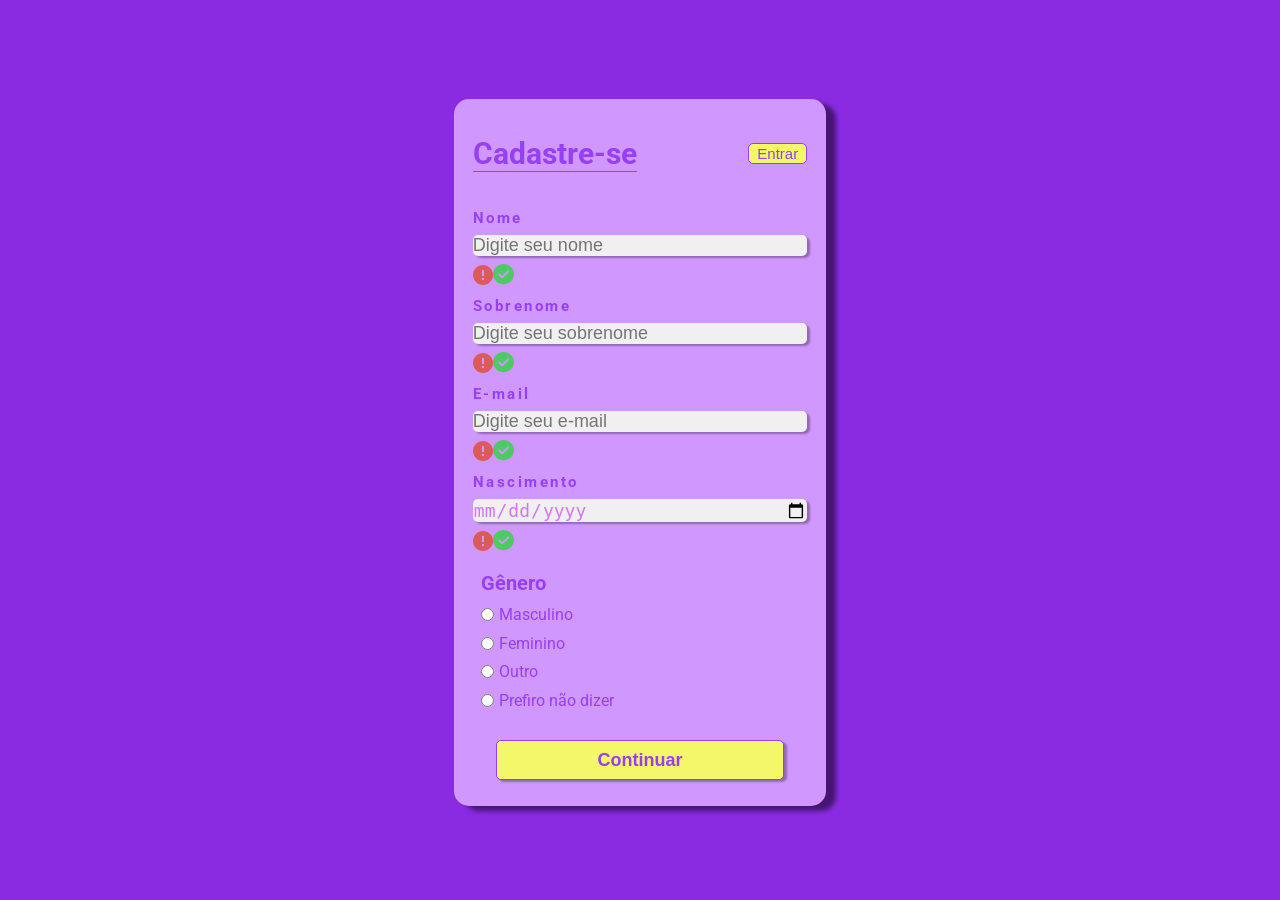
==== index.html @ 1832e162 "Add files via upload" ====
<!DOCTYPE html>
<html lang="pt-br">

<head>
  <meta charset="UTF-8">
  <meta http-equiv="X-UA-Compatible" content="IE=edge">
  <meta name="viewport" content="width=device-width, initial-scale=1.0">
  <title>#2</title>
  <link rel="stylesheet" href="reset.css">
  <link rel="stylesheet" href="style.css">
  <link rel="stylesheet" href="mobilefirst.css">
  <link rel="preconnect" href="https://fonts.googleapis.com">
  <link rel="preconnect" href="https://fonts.gstatic.com" crossorigin>
  <link href="https://fonts.googleapis.com/css2?family=Roboto:wght@400;700&display=swap" rel="stylesheet">
</head>

<body>

  <div class="conteiner">
    <!-- imagem para estilo desktop -->
    <div class="img-form">
      <!-- formulario -->
    </div>
      <form action="#" class="form">
        <div class="cabecalho">
          <h1 class="cabecalho__titulo">Cadastre-se</h1>
          <button type="submit" class="cabecalho__entrar">Entrar</button>
        </div>

        <div class="input-box sucess">

          <label for="pnome" id="pnome">Nome</label>
          <input type="text" id="pnome" placeholder="Digite seu nome" required>
          <i><img src="./icones/error-icon.svg" alt="icone de erro" class="img-error"></i>
          <i><img src="./icones/success-icon.svg" alt="icone de correto" class="img-sucess"></i>
        </div>

        <div class="input-box">
          <label for="snome" id="snome">Sobrenome </label>
          <input type="text" id="snome" placeholder="Digite seu sobrenome" required>
          <i><img src="./icones/error-icon.svg" alt="icone de erro" class="img-error"></i>
          <i><img src="./icones/success-icon.svg" alt="icone de correto" class="img-sucess"></i>
        </div>

        <div class="input-box">
          <label for="email" id="email">E-mail </label>
          <input type="email" id="email" placeholder="Digite seu e-mail" required>
          <i><img src="./icones/error-icon.svg" alt="icone de erro" class="img-error"></i>
          <i><img src="./icones/success-icon.svg" alt="icone de correto" class="img-sucess"></i>
        </div>

        <div class="input-box">
          <label for="aniversario" id="birthday">Nascimento</label>
          <input type="date" id="birthday" name="birthday" id="nascimento" required>
          <i><img src="./icones/error-icon.svg" alt="icone de erro" class="img-error"></i>
          <i><img src="./icones/success-icon.svg" alt="icone de correto" class="img-sucess"></i>
        </div>

        <div class="genero">
          <h6 class="genero__titulo">Gênero</h6>
          <div class="genero__input">
            <input type="radio" id="masc" name="genero">
            <label for="genero" id="masc">Masculino</label>
          </div>
          <div class="genero__input">
            <input type="radio" id="fem" name="genero">
            <label for="genero" id="fem">Feminino</label>
          </div>
          <div class="genero__input">
            <input type="radio" id="outro" name="genero">
            <label for="genero" id="outro">Outro</label>
          </div>
          <div class="genero__input">
            <input type="radio" id="ndizer" name="genero">
            <label for="genero" id="ndizer">Prefiro não dizer</label>
          </div>
        </div>
        <div>
          <button class="continuar">Continuar</button>
        </div>
      </form>
  </div>
  <script src="./js/main.js"></script>
</body>

</html>
---- style.css ----
:root {
    --roxo: rgb(149, 64, 247);
    --amarelo: rgb(244, 247, 105);
}



body{
    font-size: 100%;
    list-style-type: none;
    font-family: 'Roboto', sans-serif;
    background-color: blueviolet;
}
---- mobilefirst.css ----
.img-form{
    display: none;
}

button:hover{
    cursor: pointer;
    background-color: rgb(251, 255, 0);
}

.conteiner {
    display: flex;
    align-items: center;
    justify-content: center;
    margin-top: 7.7%;
    height: 90%;
}


.form {
    display: flex;
    align-items: center;
    justify-content: center;
    flex-direction: column;
    border-radius: 15px;
    box-shadow: 10px 5px 5px rgba(0, 0, 0, 0.5);
    background-color: rgb(208, 151, 255);
}

.cabecalho{
    display: flex;
    width: 90%;
    justify-content: space-between;
    align-items: center;
    margin-top: 10%;
    margin-bottom: 8%;
    border-bottom: 100%;
}

.cabecalho__entrar{
    font-size: 15px ;
    padding: 1px 8px;
    border-radius: 5px;
    background-color: var(--amarelo);
    color: var(--roxo);
    border: 0.1px solid;
}

.cabecalho__titulo{
    font-size: 30px;
    color: var(--roxo);
    border-bottom: 1px solid var(--roxo);
}

.input-box{
    display: flex;
    flex-wrap: wrap;
    align-items: center;
    width: 90%;
    margin-top: 8px ;
}

.input-box label{
    font-size: 15px;
    display: flex;
    align-items: center;
    color: var(--roxo);
    font-weight: 700;
    letter-spacing: 2.5px;
}

.input-box input{
    font-size: 18px;
    width: 100%;
    margin: 8px 0;
    border-radius: 5px;
    border: none;
    color: rgb(211, 118, 252);
    background-color: rgb(240, 240, 240);
    box-shadow: 3px 2px 2px rgba(0, 0, 0, 0.3);

}

.genero{
    height: 100%;
    display: flex;
    flex-direction: column;
    margin-right: 50%;
}

.genero__titulo{
    height: 100%;
    font-size: 20px;
    margin: 1rem 0 0.3rem 0;
    color: var(--roxo);
}

.genero__input{
    display: flex;
    margin: 0.3rem 0;
    color: var(--roxo);
}

.genero__input input{
    margin-right: 0.3rem;
}

.continuar{
    font-size: 18px;
    height: 40px;
    width: 18rem;
    margin: 1.6rem 0;
    box-shadow: 3px 2px 2px rgba(0, 0, 0, 0.3);
    background-color: var(--amarelo);
    color: var(--roxo);
    font-weight: 700;
    border-radius: 5px;
    border: 0.1px solid;
}
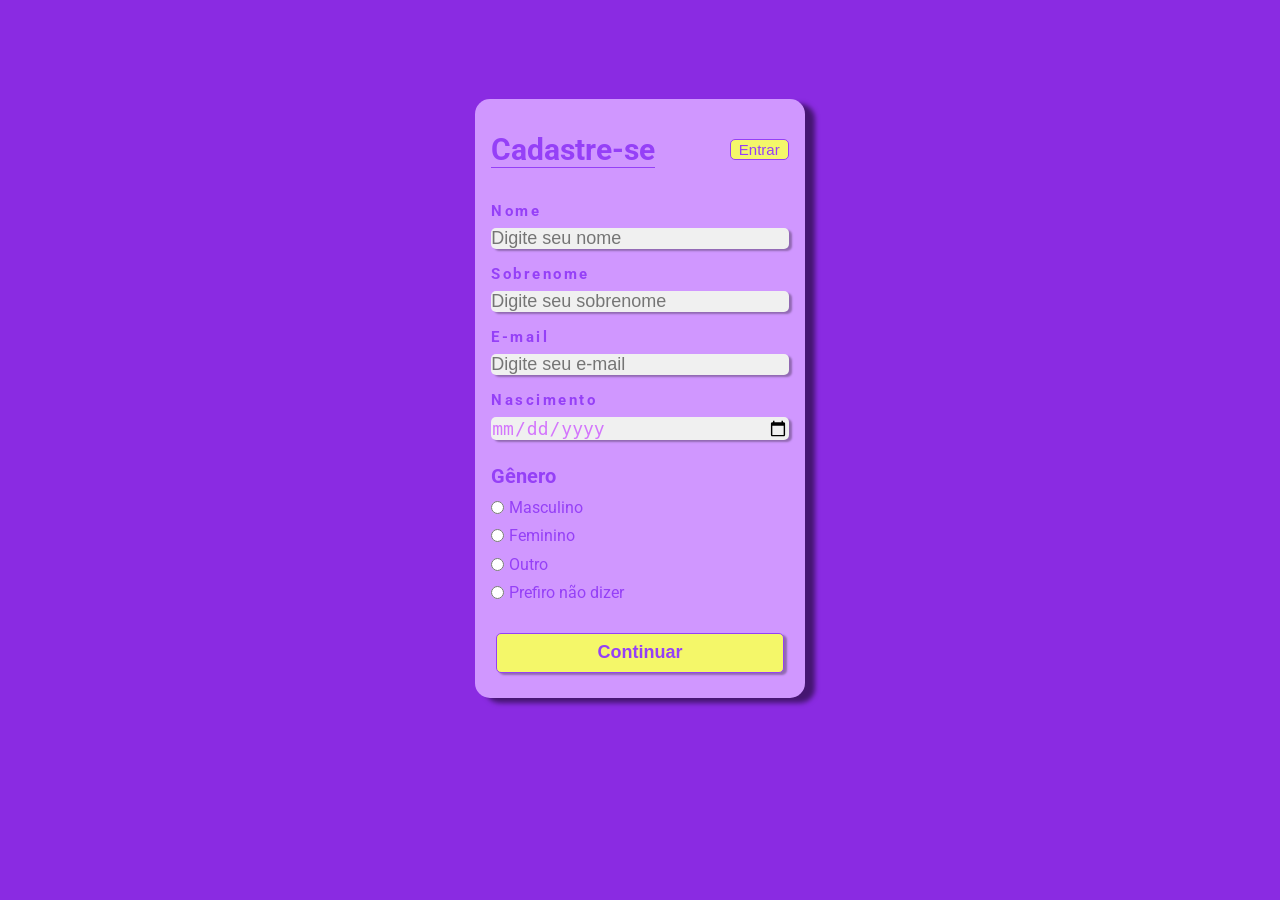
==== commit 44e63418: "Add files via upload" ====
--- a/index.html
+++ b/index.html
@@ -21,7 +21,7 @@
     <div class="img-form">
       <!-- formulario -->
     </div>
-      <form action="#" class="form">
+      <form action="#" class="form" id="form">
         <div class="cabecalho">
           <h1 class="cabecalho__titulo">Cadastre-se</h1>
           <button type="submit" class="cabecalho__entrar">Entrar</button>
@@ -30,9 +30,12 @@
         <div class="input-box sucess">
 
           <label for="pnome" id="pnome">Nome</label>
-          <input type="text" id="pnome" placeholder="Digite seu nome" required>
+          <input type="text" id="username" placeholder="Digite seu nome" required>
           <i><img src="./icones/error-icon.svg" alt="icone de erro" class="img-error"></i>
           <i><img src="./icones/success-icon.svg" alt="icone de correto" class="img-sucess"></i>
+
+          <small>Error Message</small>
+
         </div>
 
         <div class="input-box">
@@ -40,6 +43,9 @@
           <input type="text" id="snome" placeholder="Digite seu sobrenome" required>
           <i><img src="./icones/error-icon.svg" alt="icone de erro" class="img-error"></i>
           <i><img src="./icones/success-icon.svg" alt="icone de correto" class="img-sucess"></i>
+
+          <small>Error Message</small>
+
         </div>
 
         <div class="input-box">
@@ -47,6 +53,9 @@
           <input type="email" id="email" placeholder="Digite seu e-mail" required>
           <i><img src="./icones/error-icon.svg" alt="icone de erro" class="img-error"></i>
           <i><img src="./icones/success-icon.svg" alt="icone de correto" class="img-sucess"></i>
+
+          <small>Error Message</small>
+
         </div>
 
         <div class="input-box">
@@ -54,6 +63,9 @@
           <input type="date" id="birthday" name="birthday" id="nascimento" required>
           <i><img src="./icones/error-icon.svg" alt="icone de erro" class="img-error"></i>
           <i><img src="./icones/success-icon.svg" alt="icone de correto" class="img-sucess"></i>
+
+          <small>Error Message</small>
+
         </div>
 
         <div class="genero">
--- a/mobilefirst.css
+++ b/mobilefirst.css
@@ -118,3 +118,39 @@
 }
 
 
+.input-box.success input {
+    border: 3px solid #4ECA64;
+}
+
+.input-box.error input {
+    border: 3px solid #DB5A5A;
+}
+
+.input-box.error i.img-error {
+    visibility: visible;
+}
+
+.input-box.success i.img-success {
+    visibility: visible;
+}
+
+.input-box.error small{
+    color: #DB5A5A;
+    visibility: visible;
+}
+
+.input-box i {
+    position: absolute;
+    top: 45px;
+    right: 10px;
+    visibility: hidden;
+}
+
+.input-box small {
+    visibility: hidden;
+    position: absolute;
+    margin-top: 5px;
+    font-size: 14px;
+
+}
+
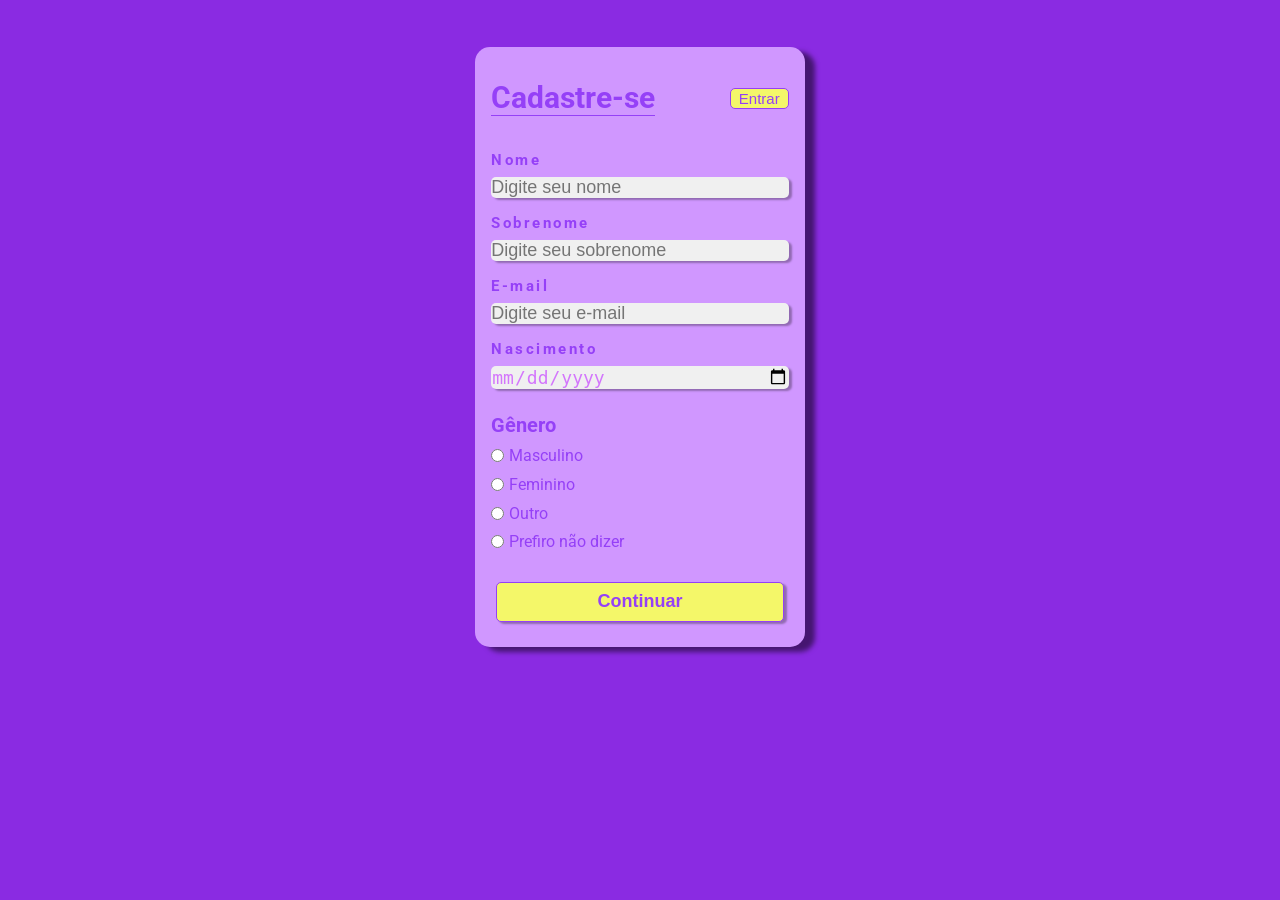
==== commit 2419f0d9: "Add files via upload" ====
--- a/index.html
+++ b/index.html
@@ -27,44 +27,28 @@
           <button type="submit" class="cabecalho__entrar">Entrar</button>
         </div>
 
-        <div class="input-box sucess">
+        <div class="input-box ">
 
           <label for="pnome" id="pnome">Nome</label>
-          <input type="text" id="username" placeholder="Digite seu nome" required>
-          <i><img src="./icones/error-icon.svg" alt="icone de erro" class="img-error"></i>
-          <i><img src="./icones/success-icon.svg" alt="icone de correto" class="img-sucess"></i>
-
-          <small>Error Message</small>
+          <input type="text" id="input" placeholder="Digite seu nome">
 
         </div>
 
         <div class="input-box">
           <label for="snome" id="snome">Sobrenome </label>
-          <input type="text" id="snome" placeholder="Digite seu sobrenome" required>
-          <i><img src="./icones/error-icon.svg" alt="icone de erro" class="img-error"></i>
-          <i><img src="./icones/success-icon.svg" alt="icone de correto" class="img-sucess"></i>
-
-          <small>Error Message</small>
+          <input type="text" id="input" placeholder="Digite seu sobrenome" required>
 
         </div>
 
         <div class="input-box">
           <label for="email" id="email">E-mail </label>
-          <input type="email" id="email" placeholder="Digite seu e-mail" required>
-          <i><img src="./icones/error-icon.svg" alt="icone de erro" class="img-error"></i>
-          <i><img src="./icones/success-icon.svg" alt="icone de correto" class="img-sucess"></i>
-
-          <small>Error Message</small>
+          <input type="email" id="input" placeholder="Digite seu e-mail" required>
 
         </div>
 
         <div class="input-box">
           <label for="aniversario" id="birthday">Nascimento</label>
           <input type="date" id="birthday" name="birthday" id="nascimento" required>
-          <i><img src="./icones/error-icon.svg" alt="icone de erro" class="img-error"></i>
-          <i><img src="./icones/success-icon.svg" alt="icone de correto" class="img-sucess"></i>
-
-          <small>Error Message</small>
 
         </div>
 
@@ -88,7 +72,7 @@
           </div>
         </div>
         <div>
-          <button class="continuar">Continuar</button>
+          <button class="continuar" id="continuar">Continuar</button>
         </div>
       </form>
   </div>
--- a/style.css
+++ b/style.css
@@ -11,3 +11,7 @@
     font-family: 'Roboto', sans-serif;
     background-color: blueviolet;
 }
+
+body i {
+    display: none;
+}
--- a/mobilefirst.css
+++ b/mobilefirst.css
@@ -1,156 +1,119 @@
-.img-form{
-    display: none;
+.img-form {
+  display: none;
 }
 
-button:hover{
-    cursor: pointer;
-    background-color: rgb(251, 255, 0);
+button:hover {
+  cursor: pointer;
+  background-color: rgb(251, 255, 0);
 }
 
 .conteiner {
-    display: flex;
-    align-items: center;
-    justify-content: center;
-    margin-top: 7.7%;
-    height: 90%;
+  display: flex;
+  align-items: center;
+  justify-content: center;
+  margin-top: 3.7%;
+  height: 90%;
+  width: 100%;
 }
 
 
 .form {
-    display: flex;
-    align-items: center;
-    justify-content: center;
-    flex-direction: column;
-    border-radius: 15px;
-    box-shadow: 10px 5px 5px rgba(0, 0, 0, 0.5);
-    background-color: rgb(208, 151, 255);
+  display: flex;
+  align-items: center;
+  justify-content: center;
+  flex-direction: column;
+  border-radius: 15px;
+  box-shadow: 10px 5px 5px rgba(0, 0, 0, 0.5);
+  background-color: rgb(208, 151, 255);
 }
 
-.cabecalho{
-    display: flex;
-    width: 90%;
-    justify-content: space-between;
-    align-items: center;
-    margin-top: 10%;
-    margin-bottom: 8%;
-    border-bottom: 100%;
+.cabecalho {
+  display: flex;
+  width: 90%;
+  justify-content: space-between;
+  align-items: center;
+  margin-top: 10%;
+  margin-bottom: 8%;
+  border-bottom: 100%;
 }
 
-.cabecalho__entrar{
-    font-size: 15px ;
-    padding: 1px 8px;
-    border-radius: 5px;
-    background-color: var(--amarelo);
-    color: var(--roxo);
-    border: 0.1px solid;
+.cabecalho__entrar {
+  font-size: 15px;
+  padding: 1px 8px;
+  border-radius: 5px;
+  background-color: var(--amarelo);
+  color: var(--roxo);
+  border: 0.1px solid;
 }
 
-.cabecalho__titulo{
-    font-size: 30px;
-    color: var(--roxo);
-    border-bottom: 1px solid var(--roxo);
+.cabecalho__titulo {
+  font-size: 30px;
+  color: var(--roxo);
+  border-bottom: 1px solid var(--roxo);
 }
 
-.input-box{
-    display: flex;
-    flex-wrap: wrap;
-    align-items: center;
-    width: 90%;
-    margin-top: 8px ;
+.input-box {
+  display: flex;
+  flex-wrap: wrap;
+  align-items: center;
+  width: 90%;
+  margin-top: 8px;
 }
 
-.input-box label{
-    font-size: 15px;
-    display: flex;
-    align-items: center;
-    color: var(--roxo);
-    font-weight: 700;
-    letter-spacing: 2.5px;
+.input-box label {
+  font-size: 15px;
+  display: flex;
+  align-items: center;
+  color: var(--roxo);
+  font-weight: 700;
+  letter-spacing: 2.5px;
 }
 
-.input-box input{
-    font-size: 18px;
-    width: 100%;
-    margin: 8px 0;
-    border-radius: 5px;
-    border: none;
-    color: rgb(211, 118, 252);
-    background-color: rgb(240, 240, 240);
-    box-shadow: 3px 2px 2px rgba(0, 0, 0, 0.3);
+.input-box input {
+  font-size: 18px;
+  width: 100%;
+  margin: 8px 0;
+  border-radius: 5px;
+  border: none;
+  color: rgb(211, 118, 252);
+  background-color: rgb(240, 240, 240);
+  box-shadow: 3px 2px 2px rgba(0, 0, 0, 0.3);
 
 }
 
-.genero{
-    height: 100%;
-    display: flex;
-    flex-direction: column;
-    margin-right: 50%;
+.genero {
+  height: 100%;
+  display: flex;
+  flex-direction: column;
+  margin-right: 50%;
 }
 
-.genero__titulo{
-    height: 100%;
-    font-size: 20px;
-    margin: 1rem 0 0.3rem 0;
-    color: var(--roxo);
+.genero__titulo {
+  height: 100%;
+  font-size: 20px;
+  margin: 1rem 0 0.3rem 0;
+  color: var(--roxo);
 }
 
-.genero__input{
-    display: flex;
-    margin: 0.3rem 0;
-    color: var(--roxo);
+.genero__input {
+  display: flex;
+  margin: 0.3rem 0;
+  color: var(--roxo);
 }
 
-.genero__input input{
-    margin-right: 0.3rem;
+.genero__input input {
+  margin-right: 0.3rem;
 }
 
-.continuar{
-    font-size: 18px;
-    height: 40px;
-    width: 18rem;
-    margin: 1.6rem 0;
-    box-shadow: 3px 2px 2px rgba(0, 0, 0, 0.3);
-    background-color: var(--amarelo);
-    color: var(--roxo);
-    font-weight: 700;
-    border-radius: 5px;
-    border: 0.1px solid;
-}
-
-
-.input-box.success input {
-    border: 3px solid #4ECA64;
-}
-
-.input-box.error input {
-    border: 3px solid #DB5A5A;
-}
-
-.input-box.error i.img-error {
-    visibility: visible;
-}
-
-.input-box.success i.img-success {
-    visibility: visible;
-}
-
-.input-box.error small{
-    color: #DB5A5A;
-    visibility: visible;
-}
-
-.input-box i {
-    position: absolute;
-    top: 45px;
-    right: 10px;
-    visibility: hidden;
-}
-
-.input-box small {
-    visibility: hidden;
-    position: absolute;
-    margin-top: 5px;
-    font-size: 14px;
-
-}
-
+.continuar {
+  font-size: 18px;
+  height: 40px;
+  width: 18rem;
+  margin: 1.6rem 0;
+  box-shadow: 3px 2px 2px rgba(0, 0, 0, 0.3);
+  background-color: var(--amarelo);
+  color: var(--roxo);
+  font-weight: 700;
+  border-radius: 5px;
+  border: 0.1px solid;
+}
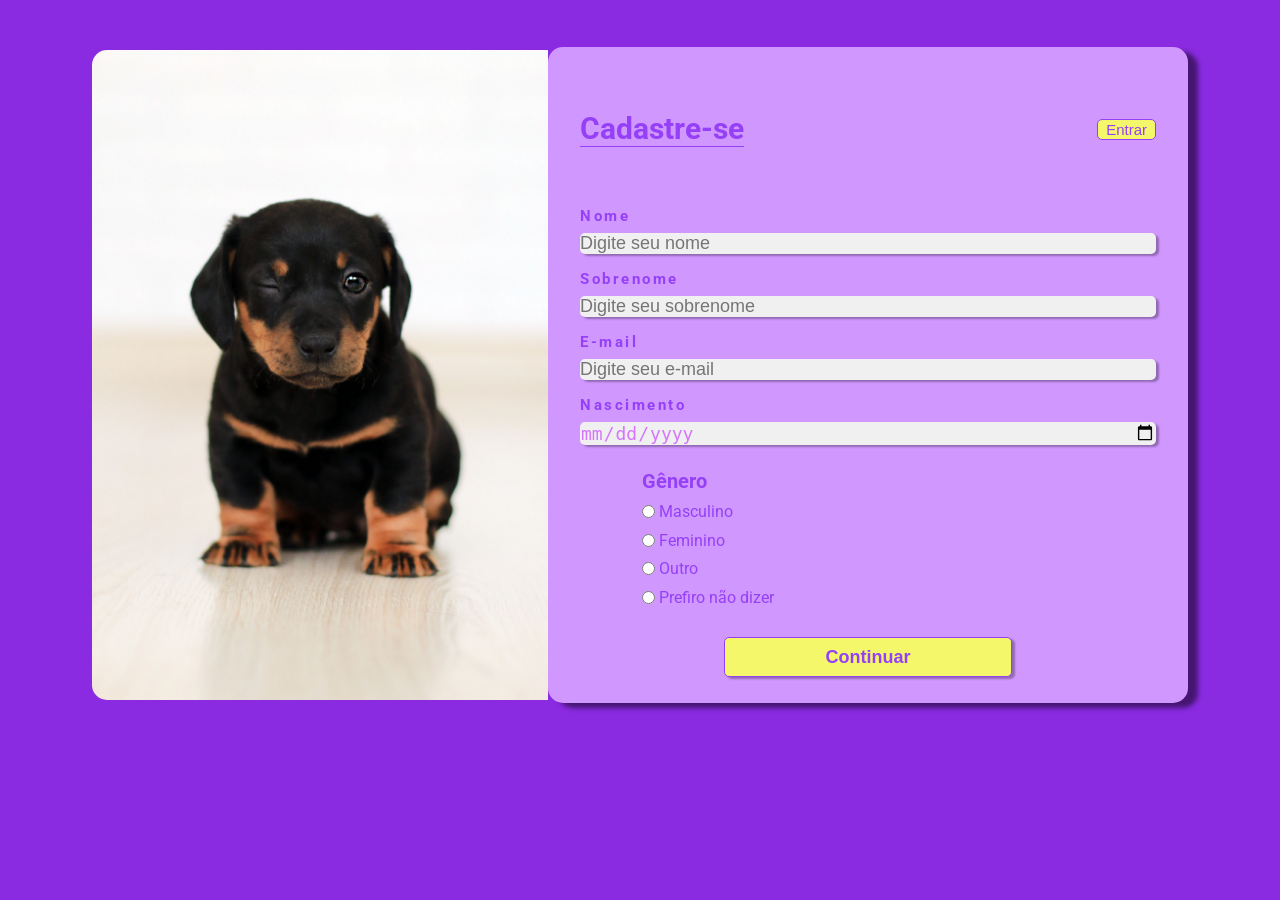
==== commit dc1377f5: "Add files via upload" ====
--- a/index.html
+++ b/index.html
@@ -17,10 +17,7 @@
 <body>
 
   <div class="conteiner">
-    <!-- imagem para estilo desktop -->
-    <div class="img-form">
-      <!-- formulario -->
-    </div>
+      <img src="./img/img-form.jpg" alt="imagem de um cachorro" class="img">
       <form action="#" class="form" id="form">
         <div class="cabecalho">
           <h1 class="cabecalho__titulo">Cadastre-se</h1>
--- a/style.css
+++ b/style.css
@@ -5,13 +5,34 @@
 
 
 
-body{
+body {
     font-size: 100%;
     list-style-type: none;
     font-family: 'Roboto', sans-serif;
     background-color: blueviolet;
 }
 
-body i {
+img {
     display: none;
 }
+
+@media screen and (min-width: 1200px) {
+    img {
+        display: block;
+    }
+
+    .container {
+        width: 80%;
+    }
+
+    img {
+        width: 50%;
+        height: auto;
+        max-width: 28.5rem;
+        border-radius: 15px 0px 0px 15px;
+    }
+    .form{
+        width: 50%;
+        border-radius: 1px;
+    }
+}
--- a/mobilefirst.css
+++ b/mobilefirst.css
@@ -1,119 +1,116 @@
-.img-form {
-  display: none;
-}
-
-button:hover {
-  cursor: pointer;
-  background-color: rgb(251, 255, 0);
+button:hover{
+    cursor: pointer;
+    background-color: rgb(251, 255, 0);
 }
 
 .conteiner {
-  display: flex;
-  align-items: center;
-  justify-content: center;
-  margin-top: 3.7%;
-  height: 90%;
-  width: 100%;
+    display: flex;
+    align-items: center;
+    justify-content: center;
+    margin-top: 3.7%;
+    height: 90%;
+    width: 100%;
 }
 
 
 .form {
-  display: flex;
-  align-items: center;
-  justify-content: center;
-  flex-direction: column;
-  border-radius: 15px;
-  box-shadow: 10px 5px 5px rgba(0, 0, 0, 0.5);
-  background-color: rgb(208, 151, 255);
+    display: flex;
+    align-items: center;
+    justify-content: center;
+    flex-direction: column;
+    border-radius: 15px;
+    box-shadow: 10px 5px 5px rgba(0, 0, 0, 0.5);
+    background-color: rgb(208, 151, 255);
 }
 
-.cabecalho {
-  display: flex;
-  width: 90%;
-  justify-content: space-between;
-  align-items: center;
-  margin-top: 10%;
-  margin-bottom: 8%;
-  border-bottom: 100%;
+.cabecalho{
+    display: flex;
+    width: 90%;
+    justify-content: space-between;
+    align-items: center;
+    margin-top: 10%;
+    margin-bottom: 8%;
+    border-bottom: 100%;
 }
 
-.cabecalho__entrar {
-  font-size: 15px;
-  padding: 1px 8px;
-  border-radius: 5px;
-  background-color: var(--amarelo);
-  color: var(--roxo);
-  border: 0.1px solid;
+.cabecalho__entrar{
+    font-size: 15px ;
+    padding: 1px 8px;
+    border-radius: 5px;
+    background-color: var(--amarelo);
+    color: var(--roxo);
+    border: 0.1px solid;
 }
 
-.cabecalho__titulo {
-  font-size: 30px;
-  color: var(--roxo);
-  border-bottom: 1px solid var(--roxo);
+.cabecalho__titulo{
+    font-size: 30px;
+    color: var(--roxo);
+    border-bottom: 1px solid var(--roxo);
 }
 
-.input-box {
-  display: flex;
-  flex-wrap: wrap;
-  align-items: center;
-  width: 90%;
-  margin-top: 8px;
+.input-box{
+    display: flex;
+    flex-wrap: wrap;
+    align-items: center;
+    width: 90%;
+    margin-top: 8px ;
 }
 
-.input-box label {
-  font-size: 15px;
-  display: flex;
-  align-items: center;
-  color: var(--roxo);
-  font-weight: 700;
-  letter-spacing: 2.5px;
+.input-box label{
+    font-size: 15px;
+    display: flex;
+    align-items: center;
+    color: var(--roxo);
+    font-weight: 700;
+    letter-spacing: 2.5px;
 }
 
-.input-box input {
-  font-size: 18px;
-  width: 100%;
-  margin: 8px 0;
-  border-radius: 5px;
-  border: none;
-  color: rgb(211, 118, 252);
-  background-color: rgb(240, 240, 240);
-  box-shadow: 3px 2px 2px rgba(0, 0, 0, 0.3);
+.input-box input{
+    font-size: 18px;
+    width: 100%;
+    margin: 8px 0;
+    border-radius: 5px;
+    border: none;
+    color: rgb(211, 118, 252);
+    background-color: rgb(240, 240, 240);
+    box-shadow: 3px 2px 2px rgba(0, 0, 0, 0.3);
 
 }
 
-.genero {
-  height: 100%;
-  display: flex;
-  flex-direction: column;
-  margin-right: 50%;
+.genero{
+    height: 100%;
+    display: flex;
+    flex-direction: column;
+    margin-right: 50%;
 }
 
-.genero__titulo {
-  height: 100%;
-  font-size: 20px;
-  margin: 1rem 0 0.3rem 0;
-  color: var(--roxo);
+.genero__titulo{
+    height: 100%;
+    font-size: 20px;
+    margin: 1rem 0 0.3rem 0;
+    color: var(--roxo);
 }
 
-.genero__input {
-  display: flex;
-  margin: 0.3rem 0;
-  color: var(--roxo);
+.genero__input{
+    display: flex;
+    margin: 0.3rem 0;
+    color: var(--roxo);
 }
 
-.genero__input input {
-  margin-right: 0.3rem;
+.genero__input input{
+    margin-right: 0.3rem;
 }
 
-.continuar {
-  font-size: 18px;
-  height: 40px;
-  width: 18rem;
-  margin: 1.6rem 0;
-  box-shadow: 3px 2px 2px rgba(0, 0, 0, 0.3);
-  background-color: var(--amarelo);
-  color: var(--roxo);
-  font-weight: 700;
-  border-radius: 5px;
-  border: 0.1px solid;
-}+.continuar{
+    font-size: 18px;
+    height: 40px;
+    width: 18rem;
+    margin: 1.6rem 0;
+    box-shadow: 3px 2px 2px rgba(0, 0, 0, 0.3);
+    background-color: var(--amarelo);
+    color: var(--roxo);
+    font-weight: 700;
+    border-radius: 5px;
+    border: 0.1px solid;
+}
+
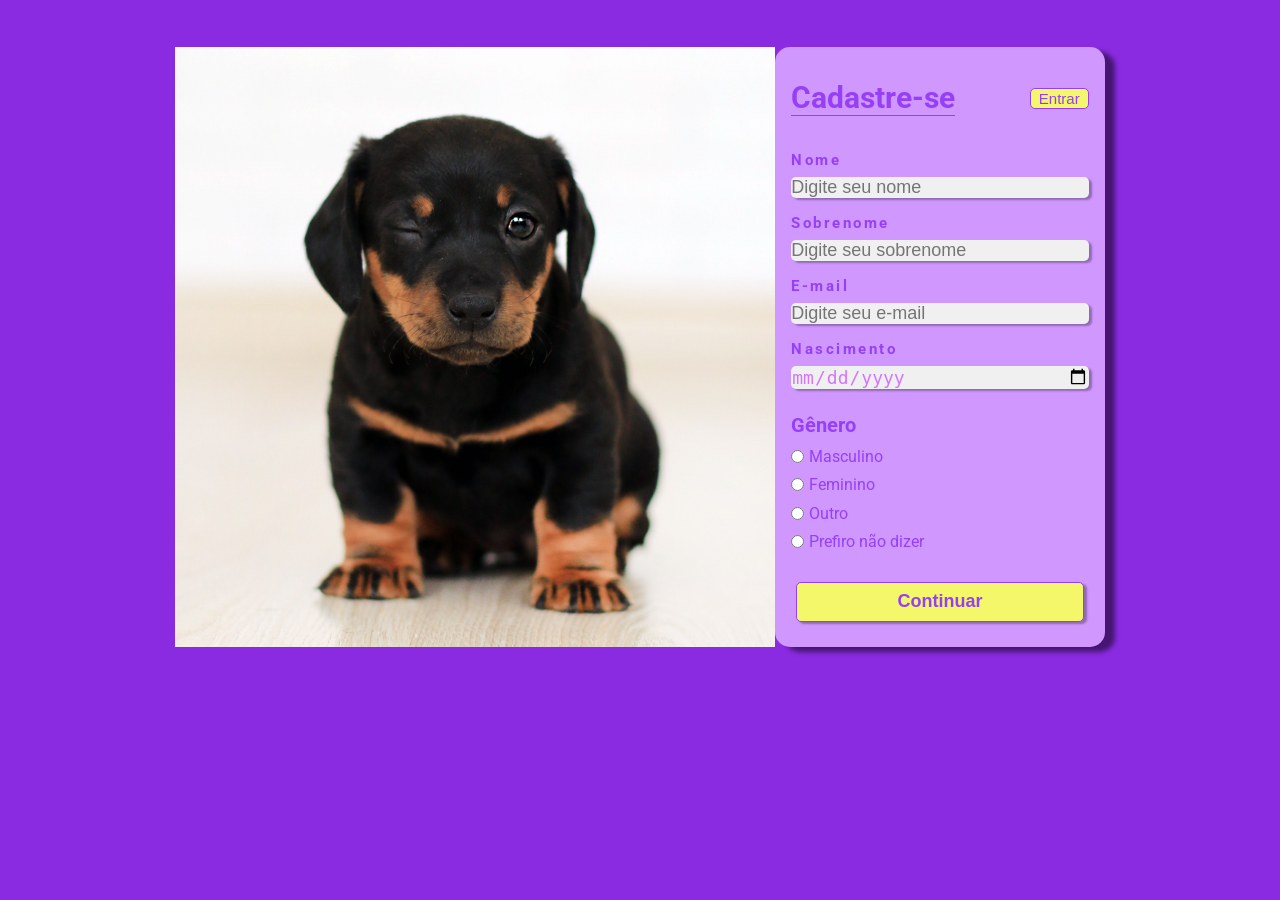
==== commit d4c96cd2: "Add files via upload" ====
--- a/index.html
+++ b/index.html
@@ -17,8 +17,8 @@
 <body>
 
   <div class="conteiner">
-      <img src="./img/img-form.jpg" alt="imagem de um cachorro" class="img">
-      <form action="#" class="form" id="form">
+      <img src="./img/img-form.svg" alt="imagem de um cachorro" class="img box">
+      <form action="#" class="form box" id="form">
         <div class="cabecalho">
           <h1 class="cabecalho__titulo">Cadastre-se</h1>
           <button type="submit" class="cabecalho__entrar">Entrar</button>
--- a/style.css
+++ b/style.css
@@ -21,18 +21,4 @@
         display: block;
     }
 
-    .container {
-        width: 80%;
-    }
-
-    img {
-        width: 50%;
-        height: auto;
-        max-width: 28.5rem;
-        border-radius: 15px 0px 0px 15px;
-    }
-    .form{
-        width: 50%;
-        border-radius: 1px;
-    }
 }
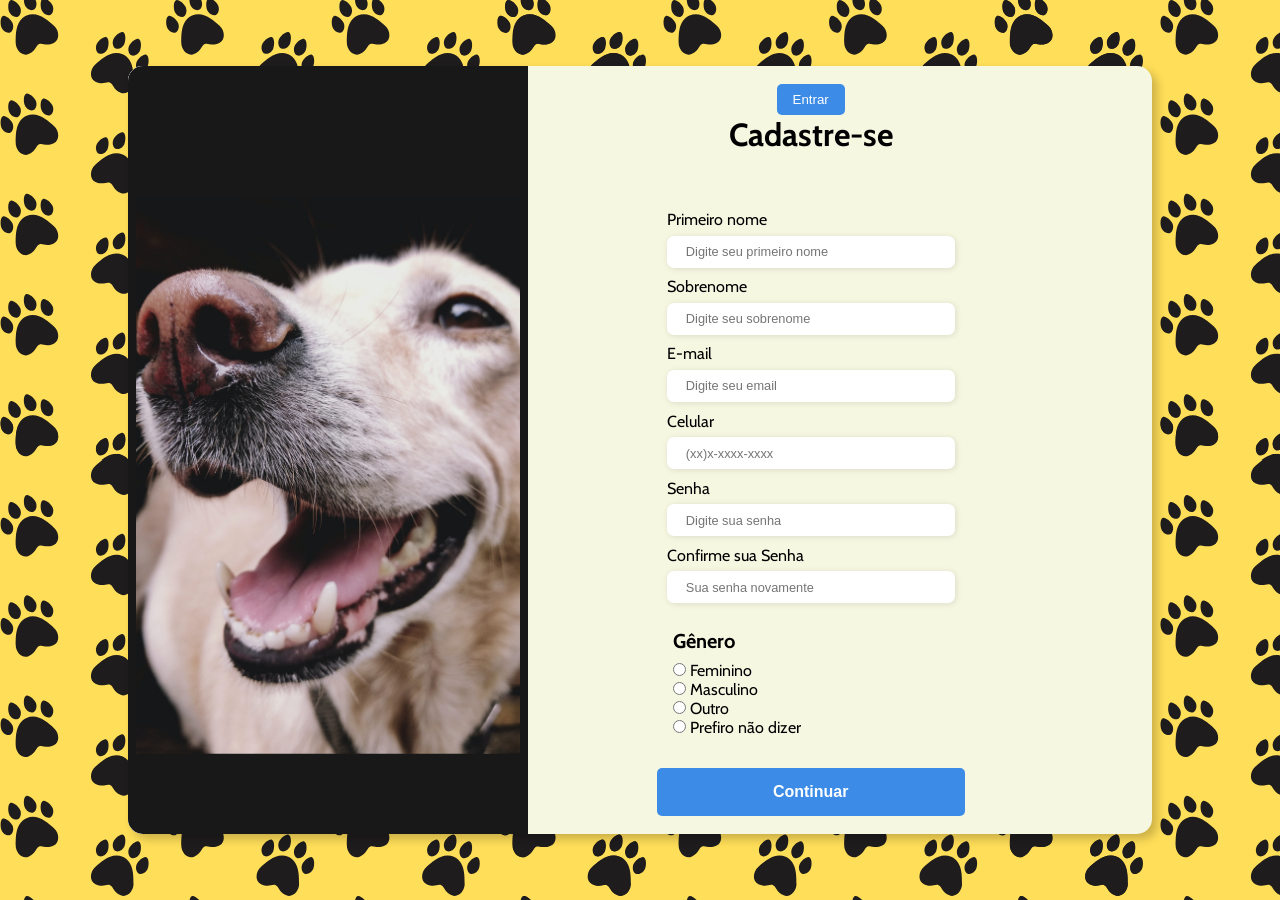
==== commit a20427d5: "Add files via upload" ====
--- a/index.html
+++ b/index.html
@@ -5,75 +5,94 @@
   <meta charset="UTF-8">
   <meta http-equiv="X-UA-Compatible" content="IE=edge">
   <meta name="viewport" content="width=device-width, initial-scale=1.0">
-  <title>#2</title>
-  <link rel="stylesheet" href="reset.css">
-  <link rel="stylesheet" href="style.css">
-  <link rel="stylesheet" href="mobilefirst.css">
+  <title>#1</title>
+  <link rel="stylesheet" href="./css/reset.css">
+  <link rel="stylesheet" href="./css/style.css">
+  <link rel="stylesheet" href="./css/responsivo.css">
   <link rel="preconnect" href="https://fonts.googleapis.com">
   <link rel="preconnect" href="https://fonts.gstatic.com" crossorigin>
-  <link href="https://fonts.googleapis.com/css2?family=Roboto:wght@400;700&display=swap" rel="stylesheet">
+  <link href="https://fonts.googleapis.com/css2?family=Cabin:wght@400;700&display=swap" rel="stylesheet">
 </head>
 
 <body>
-
   <div class="conteiner">
-      <img src="./img/img-form.svg" alt="imagem de um cachorro" class="img box">
-      <form action="#" class="form box" id="form">
-        <div class="cabecalho">
-          <h1 class="cabecalho__titulo">Cadastre-se</h1>
-          <button type="submit" class="cabecalho__entrar">Entrar</button>
-        </div>
-
-        <div class="input-box ">
-
-          <label for="pnome" id="pnome">Nome</label>
-          <input type="text" id="input" placeholder="Digite seu nome">
-
-        </div>
-
-        <div class="input-box">
-          <label for="snome" id="snome">Sobrenome </label>
-          <input type="text" id="input" placeholder="Digite seu sobrenome" required>
-
-        </div>
-
-        <div class="input-box">
-          <label for="email" id="email">E-mail </label>
-          <input type="email" id="input" placeholder="Digite seu e-mail" required>
-
-        </div>
-
-        <div class="input-box">
-          <label for="aniversario" id="birthday">Nascimento</label>
-          <input type="date" id="birthday" name="birthday" id="nascimento" required>
-
-        </div>
-
-        <div class="genero">
-          <h6 class="genero__titulo">Gênero</h6>
-          <div class="genero__input">
-            <input type="radio" id="masc" name="genero">
-            <label for="genero" id="masc">Masculino</label>
+    <div class="form__img img-grid">
+      <img src="./img/img-cadastro.svg" alt="imagem de cachorro" class="stilo__img">
+    </div>
+    <div class="form form-grid">
+      <form action="#" id="form">
+        <div class="form__cadastro__cabecalho">
+          <div class="titulo">
+            <h1>Cadastre-se</h1>
           </div>
-          <div class="genero__input">
-            <input type="radio" id="fem" name="genero">
-            <label for="genero" id="fem">Feminino</label>
-          </div>
-          <div class="genero__input">
-            <input type="radio" id="outro" name="genero">
-            <label for="genero" id="outro">Outro</label>
-          </div>
-          <div class="genero__input">
-            <input type="radio" id="ndizer" name="genero">
-            <label for="genero" id="ndizer">Prefiro não dizer</label>
+          <div class="botao-entrar">
+            <button class="botao-estilo"><a href="#">Entrar</a></button>
           </div>
         </div>
-        <div>
-          <button class="continuar" id="continuar">Continuar</button>
+        <div class="input">
+          <div class="input-box">
+            <label for="firstname">Primeiro nome</label>
+            <input type="text" name="firstname" placeholder="Digite seu primeiro nome" class="required"
+            oninput="nameValidate()">
+            <span class="mensagem-erro">O nome precisa ter no minimo 3 caracteres</span>
+          </div>
+          <div class="input-box">
+            <label for="lastname">Sobrenome</label>
+            <input type="text" name="lastname" placeholder="Digite seu sobrenome" class="required">
+            <span class="mensagem-erro"></span>
+          </div>
+          <div class="input-box">
+            <label for="email">E-mail</label>
+            <input type="email" name="email" placeholder="Digite seu email" class="required" oninput="emailValidate()">
+            <span class="mensagem-erro"></span>
+          </div>
+          <div class="input-box">
+            <label for="number">Celular</label>
+            <input type="tel" name="number" placeholder="(xx)x-xxxx-xxxx" class="required" maxlength="11"
+            pattern="\(?\d{2}\)? \d{4,5}\-?\d{4}">
+            <span class="mensagem-erro"></span>
+          </div>
+          <div class="input-box">
+            <label for="password">Senha</label>
+            <input type="password" name="password" placeholder="Digite sua senha" class="required">
+            <span class="mensagem-erro"></span>
+          </div>
+          <div class="input-box">
+            <label for="password">Confirme sua Senha</label>
+            <input type="password" name="confirmpassword" placeholder="Sua senha novamente" class="required">
+            <span class="mensagem-erro"></span>
+          </div>
+        </div>
+        <div class="genero">
+          <div class="genero__titulo">
+            <h6>Gênero</h6>
+          </div>
+          <div class="genero__botao">
+            <input type="radio" id="feminino" name="gender">
+            <label for="feminino">Feminino</label>
+          </div>
+          <div class="genero__botao">
+            <input type="radio" id="masculino" name="gender">
+            <label for="masculino">Masculino</label>
+          </div>
+          <div class="genero__botao">
+            <input type="radio" id="outro" name="gender">
+            <label for="outro">Outro</label>
+          </div>
+          <div class="genero__botao">
+            <input type="radio" id="prefironao" name="gender">
+            <label for="prefironao">Prefiro não dizer</label>
+          </div>
+        </div>
+        <div class="botao-continuar">
+          <button>
+            <a href="#">Continuar</a>
+          </button>
         </div>
       </form>
+    </div>
   </div>
-  <script src="./js/main.js"></script>
 </body>
+<script src="./js/main.js"></script>
 
 </html>
--- a/css/style.css
+++ b/css/style.css
@@ -0,0 +1,132 @@
+body{
+    background-image: url("../img/background.svg");
+    background-position: center;
+    background-size: cover;
+    width: 100%;
+    height: 100vh;
+    display: flex;
+    justify-content: center;
+    align-items: center;
+    font-family: 'Cabin', sans-serif;
+}
+
+.mensagem-erro{
+    display: none;
+    font-size: 0.8rem;
+    margin-bottom: 1rem;
+    color: red;
+}
+
+.conteiner{
+    position: relative;
+    background-color: rgb(245, 247, 225);
+    width: 80vw;
+    height: 80vh;
+    display: grid;
+    grid-template-columns: 1fr 2fr;
+    box-shadow: 5px 5px 10px rgb(0 0 0 / 21%);
+    border-radius: 15px;
+}
+
+.img-grid{
+    grid-column: 1/3;
+}
+
+.form-grid{
+    grid-column: 2/3;
+}
+
+.stilo__img{
+    border-radius: 15px 0px 0px 15px;
+    height: 100%;
+    width: 100%;
+}
+
+.form__cadastro__cabecalho{
+    display: flex;
+    justify-content: space-between;
+}
+
+.botao-entrar{
+    display: flex;
+    align-items: center;
+}
+
+.botao-entrar button{
+    cursor: pointer;
+    border: none;
+    background-color: rgb(59, 139, 231);
+    border-radius: 5px;
+    padding: 0.5rem 1rem;
+}
+
+.botao-entrar button:hover{
+    background-color: rgb(35, 35, 224);
+}
+
+.botao-entrar button a{
+    text-decoration: none;
+    font-weight: 500;
+    color: rgb(255, 255, 255);
+}
+
+.form{
+    padding: 3rem;
+    position: absolute;
+    display: flex;
+    width: 100%;
+    height: 100%;
+    align-items: center;
+    justify-content: center;
+}
+
+.form__cadastro__cabecalho{
+    display: flex;
+    justify-content: space-between;
+    margin-bottom: 35px;
+}
+
+.input{
+    display: grid;
+    grid-template-columns: 50% 50%;
+}
+
+.input-box{
+    display: grid;
+    margin: 0 10px;
+}
+
+.input-box input{
+    margin: 0.6rem 0;
+    padding: 0.8rem 1.2rem;
+    border: none;
+    border-radius: 7px;
+    box-shadow: 1px 1px 6px #0000001c;
+    font-size: 100%;
+}
+
+.botao-continuar button{
+    cursor: pointer;
+    border: none;
+    background-color: rgb(59, 139, 231);
+    padding: 0.5rem 1rem;
+    border-radius: 5px;
+    width: 100%;
+    margin-top: 15px;
+}
+
+.botao-continuar button:hover{
+    background-color: rgb(35, 35, 224);
+}
+
+.botao-continuar button a{
+    font-size: 1rem;
+    text-decoration: none;
+    color: rgb(255, 255, 255);
+    font-weight: 600;
+}
+
+.genero__titulo h6{
+    font-size: 20px;
+    margin: 5px 0 8px 0;
+}
--- a/css/responsivo.css
+++ b/css/responsivo.css
@@ -0,0 +1,140 @@
+@media screen and (min-width: 375px) and (max-width: 999px) {
+
+    .conteiner {
+        display: flex;
+        width: 23rem;
+        height: 80%;
+    }
+
+    .stilo__img {
+        display: none;
+    }
+
+    .form__cadastro__cabecalho {
+        width: 100%;
+        flex-direction: column-reverse;
+        align-items: center;
+    }
+
+    .input {
+        display: flex;
+        flex-direction: column;
+        max-height: 14rem;
+        max-width: 18rem;
+        overflow-y: scroll;
+        flex-wrap: nowrap;
+    }
+
+    .titulo {
+        margin-top: 1.5rem;
+    }
+}
+
+@media screen and (min-width: 1000px) and (max-width: 1310px){
+
+    .input{
+        display: flex;
+        flex-direction: column;
+        align-items: center;
+    }
+
+    .form__img{
+        width: 1rem;
+    }
+
+    .stilo__img{
+        width: 25rem;
+        max-height: 48rem;
+    }
+
+    .conteiner {
+        height: 48rem;
+    }
+
+    .form{
+        width: 100%;
+    }
+
+    .form__cadastro__cabecalho{
+        margin-bottom: 3.5rem;
+        flex-direction: column-reverse;
+        align-items: center;
+    }
+
+    .input-box input{
+        width: 18rem;
+        height: 2rem;
+        font-size: 0.8rem;
+    }
+
+    .input-box label{
+        width: 100%;
+        height: 1rem;
+    }
+
+    .genero{
+        margin: 1rem;
+    }
+
+    .botao-continuar button{
+        height: 3rem;
+    }
+
+    .botao-continuar {
+        display: flex;
+        justify-content: center;
+    }
+}
+
+
+@media screen and (min-width: 1340px) {
+
+    .input{
+        display: flex;
+        flex-wrap: wrap;
+        align-items: center;
+    }
+
+
+    .stilo__img{
+        width: 25rem;
+        max-height: 48rem;
+    }
+
+    .conteiner {
+        height: 48rem;
+    }
+
+    form{
+        width: 100%;
+    }
+
+    .form__cadastro__cabecalho{
+        margin-bottom: 3.5rem;
+        align-items: center;
+    }
+
+    .input-box input{
+        width: 18rem;
+        height: 2rem;
+        font-size: 0.8rem;
+    }
+
+    .input-box label{
+        width: 100%;
+        height: 1rem;
+    }
+
+    .genero{
+        margin: 1rem;
+    }
+
+    .botao-continuar button{
+        height: 3rem;
+    }
+
+    .botao-continuar {
+        display: flex;
+        justify-content: center;
+    }
+}
